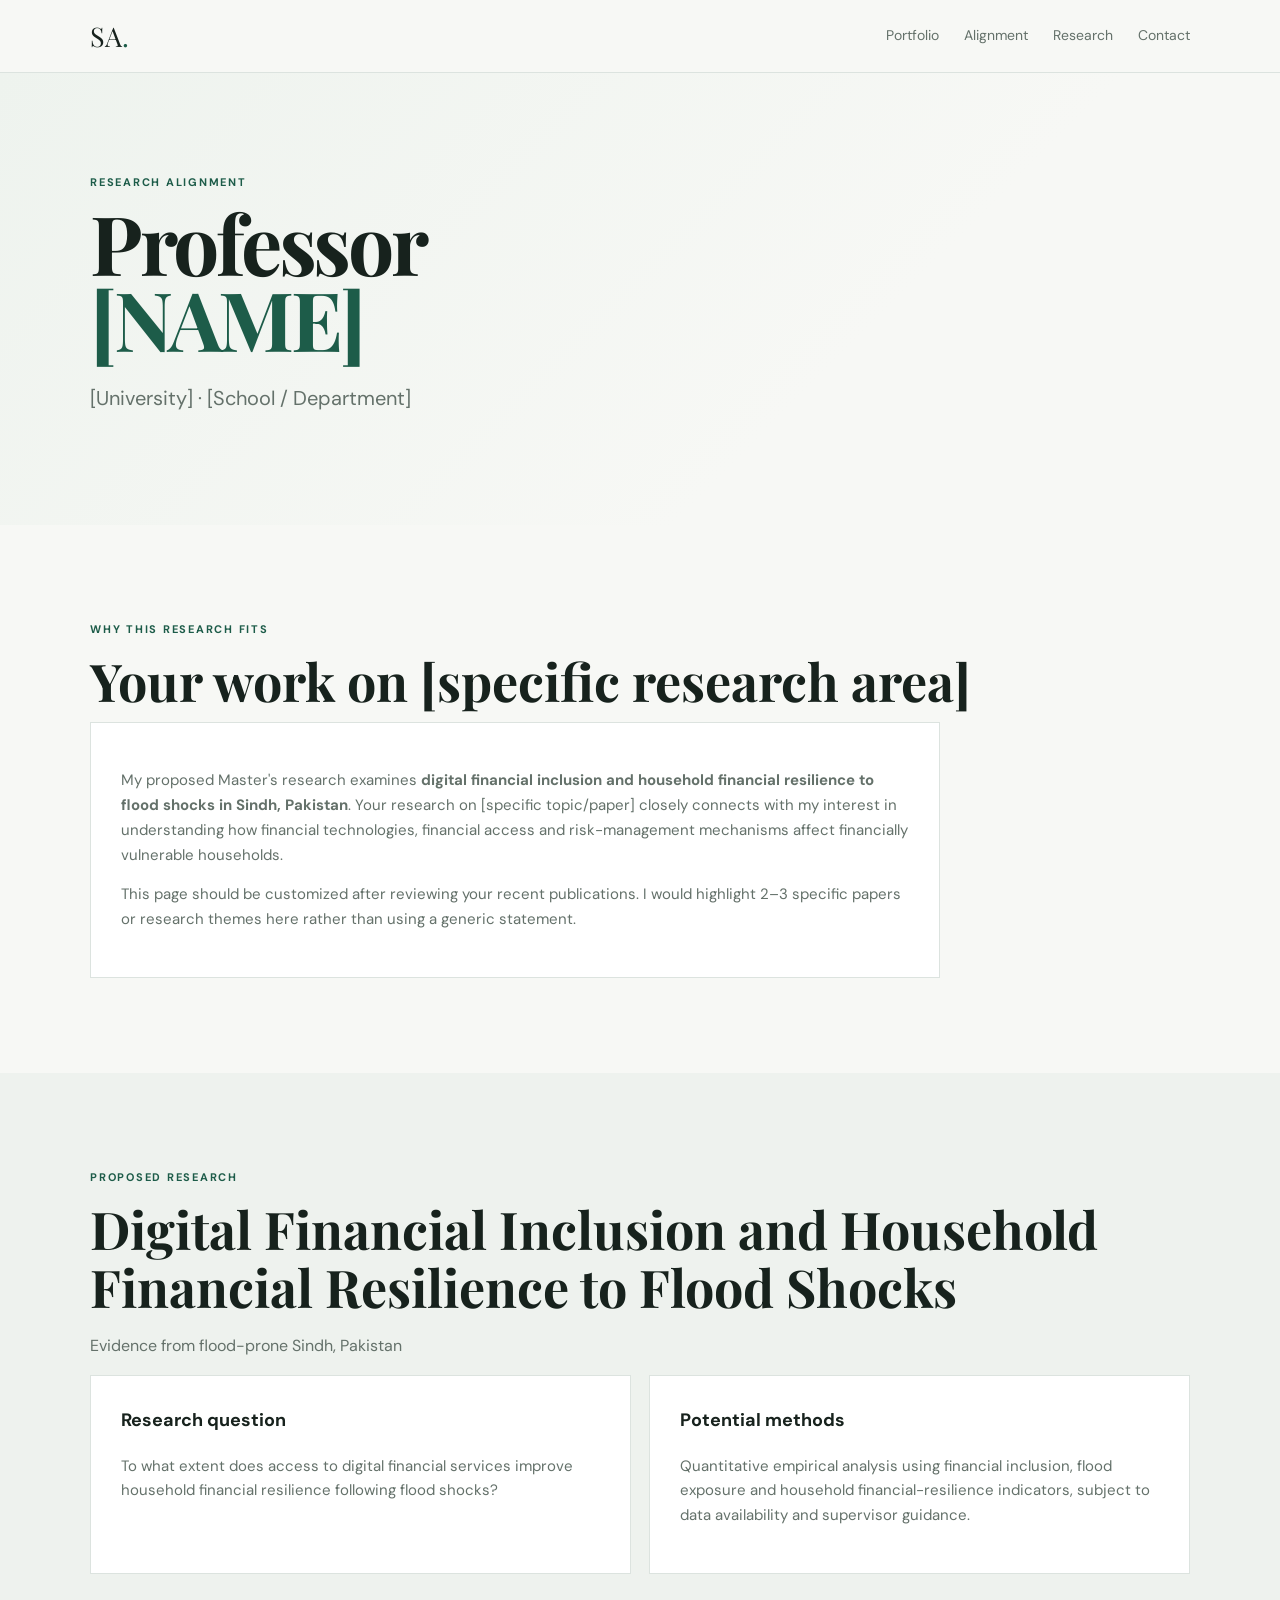
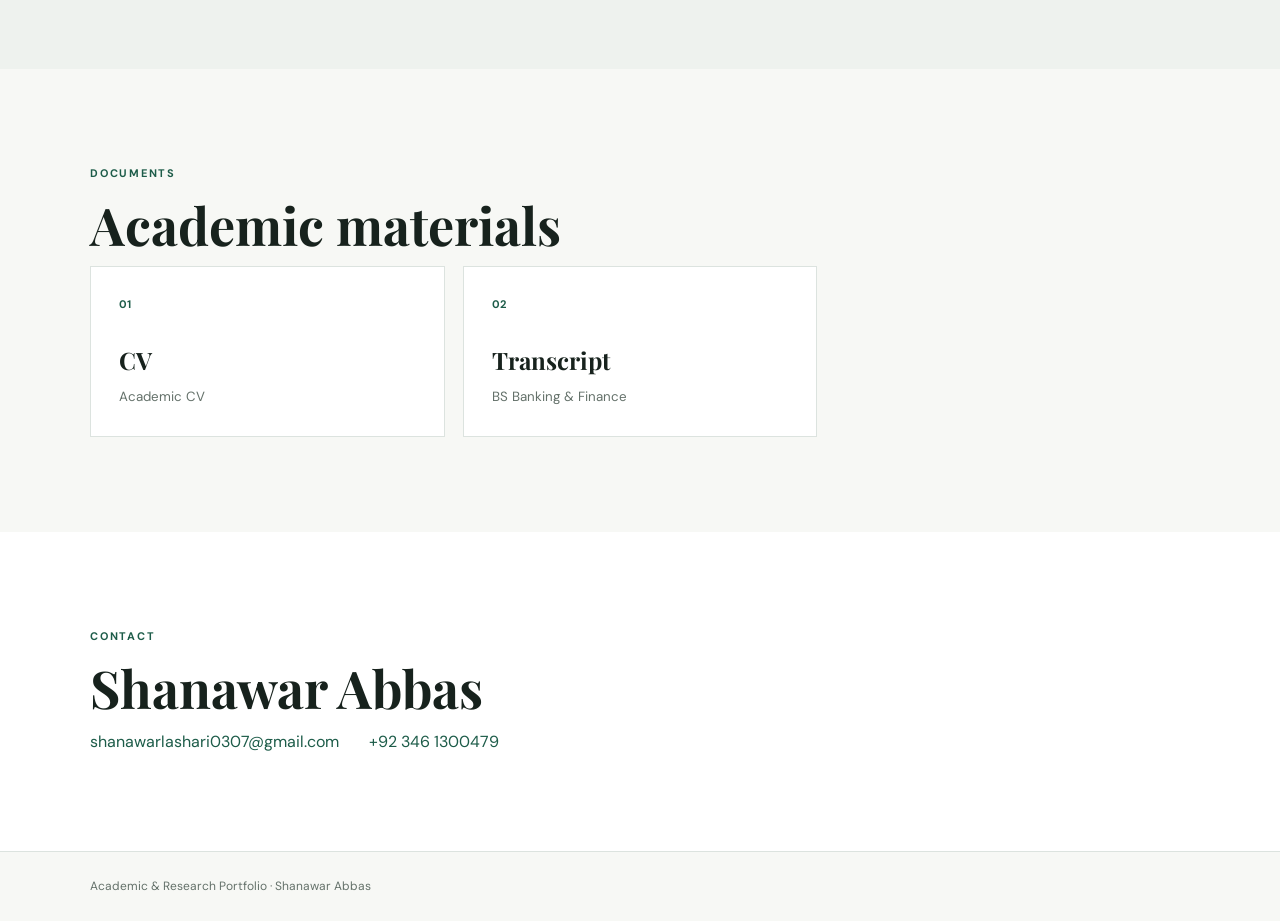
==== template.html @ 5f5aefcd "Add files via upload" ====
<!DOCTYPE html><html lang="en"><head><meta charset="UTF-8"><meta name="viewport" content="width=device-width, initial-scale=1.0"><title>Research Alignment | Professor</title><link rel="stylesheet" href="../style.css"></head><body><header class="nav"><div class="container nav-inner"><a class="brand" href="../index.html">SA<span>.</span></a><nav><a href="../index.html">Portfolio</a><a href="#alignment">Alignment</a><a href="#research">Research</a><a href="#contact">Contact</a></nav></div></header><main><section class="hero"><div class="container"><p class="eyebrow">RESEARCH ALIGNMENT</p><h1 style="font-size:clamp(48px,7vw,82px)">Professor<br><span>[NAME]</span></h1><p class="lead">[University] · [School / Department]</p></div></section><section id="alignment" class="section"><div class="container"><p class="eyebrow">WHY THIS RESEARCH FITS</p><h2>Your work on [specific research area]</h2><div class="paper" style="max-width:850px"><p>My proposed Master's research examines <b>digital financial inclusion and household financial resilience to flood shocks in Sindh, Pakistan</b>. Your research on [specific topic/paper] closely connects with my interest in understanding how financial technologies, financial access and risk-management mechanisms affect financially vulnerable households.</p><p>This page should be customized after reviewing your recent publications. I would highlight 2–3 specific papers or research themes here rather than using a generic statement.</p></div></div></section><section id="research" class="section alt"><div class="container"><p class="eyebrow">PROPOSED RESEARCH</p><h2>Digital Financial Inclusion and Household Financial Resilience to Flood Shocks</h2><p class="muted">Evidence from flood-prone Sindh, Pakistan</p><div class="research-grid"><div class="paper"><h3>Research question</h3><p>To what extent does access to digital financial services improve household financial resilience following flood shocks?</p></div><div class="paper"><h3>Potential methods</h3><p>Quantitative empirical analysis using financial inclusion, flood exposure and household financial-resilience indicators, subject to data availability and supervisor guidance.</p></div></div></div></section><section class="section"><div class="container"><p class="eyebrow">DOCUMENTS</p><h2>Academic materials</h2><div class="doc-grid"><a class="doc" href="../assets/Shanawar_Abbas_CV.pdf" target="_blank"><span>01</span><strong>CV</strong><small>Academic CV</small></a><a class="doc" href="../assets/Shanawar_Abbas_Transcript.pdf" target="_blank"><span>02</span><strong>Transcript</strong><small>BS Banking & Finance</small></a></div></div></section><section id="contact" class="section contact"><div class="container"><p class="eyebrow">CONTACT</p><h2>Shanawar Abbas</h2><div class="contact-links"><a href="mailto:shanawarlashari0307@gmail.com">shanawarlashari0307@gmail.com</a><a href="tel:+923461300479">+92 346 1300479</a></div></div></section></main><footer><div class="container">Academic & Research Portfolio · Shanawar Abbas</div></footer></body></html>
---- style.css ----
@import url('https://fonts.googleapis.com/css2?family=DM+Sans:wght@400;500;600;700&family=Playfair+Display:wght@600;700&display=swap');
:root{--ink:#17221d;--muted:#64716a;--line:#dce3df;--paper:#f7f8f5;--accent:#1d5c49;--cream:#e9efe9;--white:#fff}*{box-sizing:border-box}html{scroll-behavior:smooth}body{margin:0;color:var(--ink);background:var(--paper);font-family:'DM Sans',Arial,sans-serif;line-height:1.65}.container{width:min(1100px,92%);margin:auto}.nav{position:sticky;top:0;z-index:20;background:rgba(247,248,245,.94);backdrop-filter:blur(12px);border-bottom:1px solid var(--line)}.nav-inner{height:72px;display:flex;align-items:center;justify-content:space-between}.brand{font-family:'Playfair Display',serif;font-size:27px;color:var(--ink);text-decoration:none}.brand span{color:var(--accent)}nav{display:flex;gap:25px}nav a{font-size:14px;color:var(--muted);text-decoration:none}nav a:hover{color:var(--accent)}.hero{padding:100px 0 90px;background:linear-gradient(135deg,#eef3ee,#f7f8f5 65%)}.hero-grid{display:grid;grid-template-columns:1.15fr .85fr;gap:70px;align-items:center}.eyebrow{letter-spacing:.16em;font-size:11px;font-weight:700;color:var(--accent);margin:0 0 14px}.hero h1{font-family:'Playfair Display',serif;font-size:clamp(62px,9vw,104px);line-height:.92;margin:0 0 26px;letter-spacing:-.04em}.hero h1 span{color:var(--accent)}.lead{font-size:20px;color:var(--muted);max-width:650px}.stats{display:flex;gap:36px;margin:36px 0}.stats div{display:flex;flex-direction:column}.stats strong{font-size:20px}.stats small{font-size:11px;color:var(--muted);text-transform:uppercase;letter-spacing:.1em}.actions{display:flex;gap:12px}.button{display:inline-block;padding:12px 19px;background:var(--accent);color:#fff;text-decoration:none;border-radius:4px;font-weight:600;font-size:14px}.button.ghost{background:transparent;color:var(--accent);border:1px solid var(--accent)}.hero-card{background:#fff;border:1px solid var(--line);padding:38px;box-shadow:0 18px 50px rgba(23,34,29,.07)}.card-label{font-size:11px;text-transform:uppercase;letter-spacing:.14em;color:var(--accent);font-weight:700}.hero-card h2{font-family:'Playfair Display',serif;font-size:30px;line-height:1.2;margin:18px 0}.hero-card p{color:var(--muted)}.tags,.course-list{display:flex;flex-wrap:wrap;gap:8px}.tags span,.course-list span{border:1px solid var(--line);padding:6px 9px;font-size:11px;color:var(--muted);background:#fafcf9}.section{padding:95px 0}.section.alt{background:#eef2ee}.section.dark{background:#17221d;color:#fff}.section-head{max-width:800px;margin-bottom:42px}.section h2{font-family:'Playfair Display',serif;font-size:clamp(34px,5vw,52px);line-height:1.12;margin:0 0 12px}.section-head p:not(.eyebrow),.muted{color:var(--muted)}.dark .eyebrow{color:#a8c8bb}.dark .section-head p:not(.eyebrow){color:#b9c5bf}.research-grid{display:grid;grid-template-columns:1fr 1fr;gap:18px}.paper{background:#fff;border:1px solid var(--line);padding:30px}.paper h3{margin-top:0;font-size:18px}.paper p,.paper li{color:var(--muted);font-size:15px}.interest-grid{display:grid;grid-template-columns:repeat(3,1fr);gap:1px;background:#526059}.interest-grid div{background:#17221d;padding:27px;min-height:150px;color:#9eaaa4}.interest-grid strong,.interest-grid span{display:block}.interest-grid strong{color:#fff;margin:10px 0 6px}.interest-grid span{font-size:13px}.two-col{display:grid;grid-template-columns:1fr 1fr;gap:80px}.course-list{margin-top:20px}.timeline{border-left:1px solid #cdd6d0;padding-left:28px}.timeline>div{margin-bottom:34px;position:relative}.timeline>div:before{content:'';position:absolute;width:9px;height:9px;border-radius:50%;background:var(--accent);left:-33px;top:8px}.timeline b,.timeline span{display:block}.timeline span{font-size:12px;color:var(--accent);margin:3px 0}.timeline p{color:var(--muted);font-size:14px}.project-content{max-width:800px;color:var(--muted)}.project-content li{margin:7px 0}.doc-grid{display:grid;grid-template-columns:repeat(3,1fr);gap:18px}.doc{display:flex;flex-direction:column;text-decoration:none;color:var(--ink);background:#fff;border:1px solid var(--line);padding:28px;min-height:170px}.doc span{color:var(--accent);font-size:11px;font-weight:700}.doc strong{font-family:'Playfair Display',serif;font-size:24px;margin:28px 0 5px}.doc small{color:var(--muted)}.doc.pending{opacity:.68}.alignment{background:#e7eee9}.alignment-box{max-width:850px}.alignment-box p:not(.eyebrow){color:var(--muted);font-size:17px}.contact{background:#fff}.contact-links{display:flex;gap:30px;flex-wrap:wrap}.contact a{color:var(--accent);text-decoration:none}footer{padding:25px 0;color:var(--muted);font-size:12px;border-top:1px solid var(--line)}@media(max-width:800px){nav{display:none}.hero{padding:70px 0}.hero-grid,.two-col{grid-template-columns:1fr;gap:45px}.research-grid,.interest-grid,.doc-grid{grid-template-columns:1fr}.stats{gap:20px}.section{padding:70px 0}}
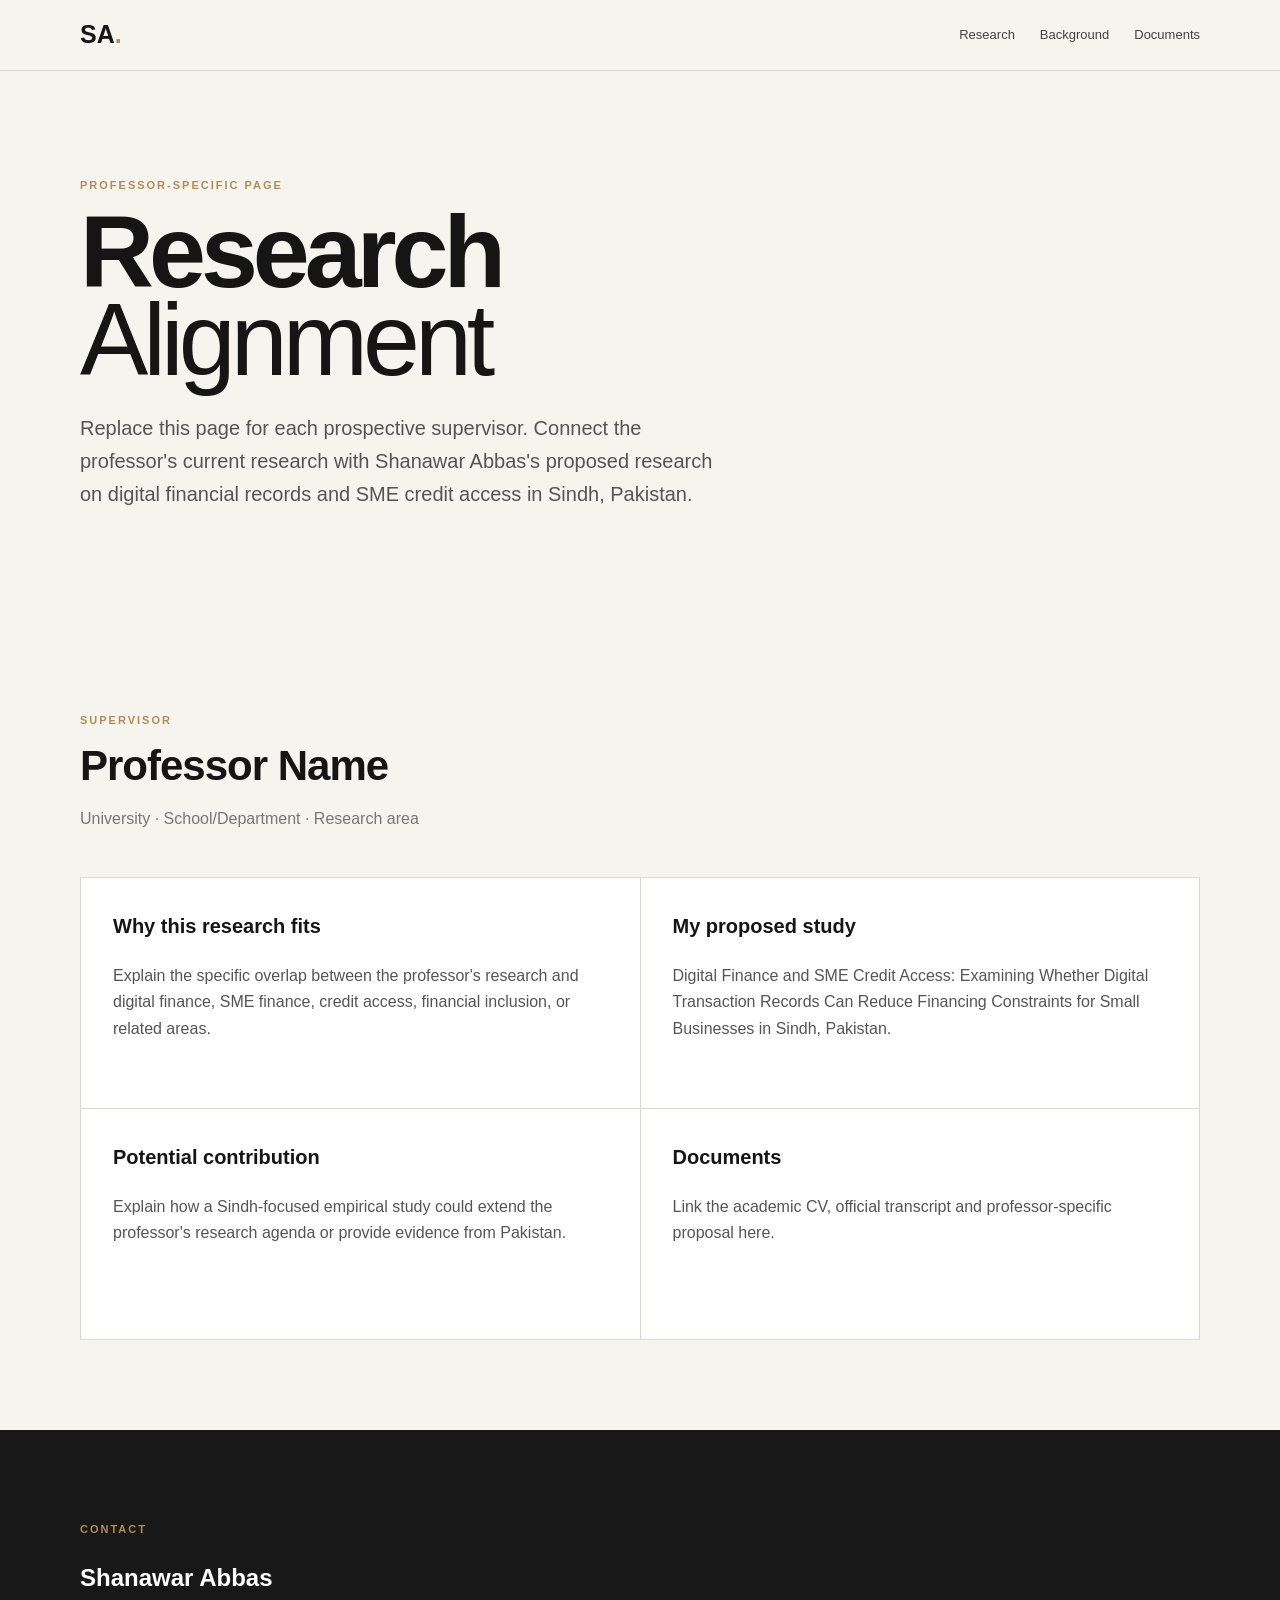
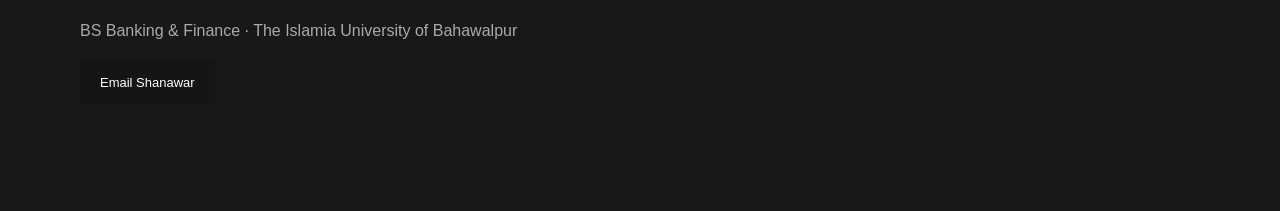
==== commit 850262a2: "Add files via upload" ====
--- a/template.html
+++ b/template.html
@@ -1 +1 @@
-<!DOCTYPE html><html lang="en"><head><meta charset="UTF-8"><meta name="viewport" content="width=device-width, initial-scale=1.0"><title>Research Alignment | Professor</title><link rel="stylesheet" href="../style.css"></head><body><header class="nav"><div class="container nav-inner"><a class="brand" href="../index.html">SA<span>.</span></a><nav><a href="../index.html">Portfolio</a><a href="#alignment">Alignment</a><a href="#research">Research</a><a href="#contact">Contact</a></nav></div></header><main><section class="hero"><div class="container"><p class="eyebrow">RESEARCH ALIGNMENT</p><h1 style="font-size:clamp(48px,7vw,82px)">Professor<br><span>[NAME]</span></h1><p class="lead">[University] · [School / Department]</p></div></section><section id="alignment" class="section"><div class="container"><p class="eyebrow">WHY THIS RESEARCH FITS</p><h2>Your work on [specific research area]</h2><div class="paper" style="max-width:850px"><p>My proposed Master's research examines <b>digital financial inclusion and household financial resilience to flood shocks in Sindh, Pakistan</b>. Your research on [specific topic/paper] closely connects with my interest in understanding how financial technologies, financial access and risk-management mechanisms affect financially vulnerable households.</p><p>This page should be customized after reviewing your recent publications. I would highlight 2–3 specific papers or research themes here rather than using a generic statement.</p></div></div></section><section id="research" class="section alt"><div class="container"><p class="eyebrow">PROPOSED RESEARCH</p><h2>Digital Financial Inclusion and Household Financial Resilience to Flood Shocks</h2><p class="muted">Evidence from flood-prone Sindh, Pakistan</p><div class="research-grid"><div class="paper"><h3>Research question</h3><p>To what extent does access to digital financial services improve household financial resilience following flood shocks?</p></div><div class="paper"><h3>Potential methods</h3><p>Quantitative empirical analysis using financial inclusion, flood exposure and household financial-resilience indicators, subject to data availability and supervisor guidance.</p></div></div></div></section><section class="section"><div class="container"><p class="eyebrow">DOCUMENTS</p><h2>Academic materials</h2><div class="doc-grid"><a class="doc" href="../assets/Shanawar_Abbas_CV.pdf" target="_blank"><span>01</span><strong>CV</strong><small>Academic CV</small></a><a class="doc" href="../assets/Shanawar_Abbas_Transcript.pdf" target="_blank"><span>02</span><strong>Transcript</strong><small>BS Banking & Finance</small></a></div></div></section><section id="contact" class="section contact"><div class="container"><p class="eyebrow">CONTACT</p><h2>Shanawar Abbas</h2><div class="contact-links"><a href="mailto:shanawarlashari0307@gmail.com">shanawarlashari0307@gmail.com</a><a href="tel:+923461300479">+92 346 1300479</a></div></div></section></main><footer><div class="container">Academic & Research Portfolio · Shanawar Abbas</div></footer></body></html>
+<!DOCTYPE html><html lang="en"><head><meta charset="UTF-8"><meta name="viewport" content="width=device-width, initial-scale=1.0"><title>Professor Alignment | Shanawar Abbas</title><link rel="stylesheet" href="../style.css"></head><body><header class="nav"><div class="container nav-inner"><a class="brand" href="../index.html">SA<span>.</span></a><nav><a href="../index.html#research">Research</a><a href="../index.html#education">Background</a><a href="../index.html#documents">Documents</a></nav></div></header><main><section class="hero"><div class="container"><p class="eyebrow">PROFESSOR-SPECIFIC PAGE</p><h1>Research<br><span>Alignment</span></h1><p class="lead">Replace this page for each prospective supervisor. Connect the professor's current research with Shanawar Abbas's proposed research on digital financial records and SME credit access in Sindh, Pakistan.</p></div></section><section class="section"><div class="container"><div class="section-head"><p class="eyebrow">SUPERVISOR</p><h2>Professor Name</h2><p>University · School/Department · Research area</p></div><div class="research-grid"><div class="paper"><h3>Why this research fits</h3><p>Explain the specific overlap between the professor's research and digital finance, SME finance, credit access, financial inclusion, or related areas.</p></div><div class="paper"><h3>My proposed study</h3><p>Digital Finance and SME Credit Access: Examining Whether Digital Transaction Records Can Reduce Financing Constraints for Small Businesses in Sindh, Pakistan.</p></div><div class="paper"><h3>Potential contribution</h3><p>Explain how a Sindh-focused empirical study could extend the professor's research agenda or provide evidence from Pakistan.</p></div><div class="paper"><h3>Documents</h3><p>Link the academic CV, official transcript and professor-specific proposal here.</p></div></div></div></section><section class="section dark"><div class="container"><p class="eyebrow">CONTACT</p><h2>Shanawar Abbas</h2><p class="muted">BS Banking & Finance · The Islamia University of Bahawalpur</p><p><a class="button" href="mailto:shanawarlashari0307@gmail.com">Email Shanawar</a></p></div></section></main></body></html>
--- a/style.css
+++ b/style.css
@@ -1,2 +1 @@
-@import url('https://fonts.googleapis.com/css2?family=DM+Sans:wght@400;500;600;700&family=Playfair+Display:wght@600;700&display=swap');
-:root{--ink:#17221d;--muted:#64716a;--line:#dce3df;--paper:#f7f8f5;--accent:#1d5c49;--cream:#e9efe9;--white:#fff}*{box-sizing:border-box}html{scroll-behavior:smooth}body{margin:0;color:var(--ink);background:var(--paper);font-family:'DM Sans',Arial,sans-serif;line-height:1.65}.container{width:min(1100px,92%);margin:auto}.nav{position:sticky;top:0;z-index:20;background:rgba(247,248,245,.94);backdrop-filter:blur(12px);border-bottom:1px solid var(--line)}.nav-inner{height:72px;display:flex;align-items:center;justify-content:space-between}.brand{font-family:'Playfair Display',serif;font-size:27px;color:var(--ink);text-decoration:none}.brand span{color:var(--accent)}nav{display:flex;gap:25px}nav a{font-size:14px;color:var(--muted);text-decoration:none}nav a:hover{color:var(--accent)}.hero{padding:100px 0 90px;background:linear-gradient(135deg,#eef3ee,#f7f8f5 65%)}.hero-grid{display:grid;grid-template-columns:1.15fr .85fr;gap:70px;align-items:center}.eyebrow{letter-spacing:.16em;font-size:11px;font-weight:700;color:var(--accent);margin:0 0 14px}.hero h1{font-family:'Playfair Display',serif;font-size:clamp(62px,9vw,104px);line-height:.92;margin:0 0 26px;letter-spacing:-.04em}.hero h1 span{color:var(--accent)}.lead{font-size:20px;color:var(--muted);max-width:650px}.stats{display:flex;gap:36px;margin:36px 0}.stats div{display:flex;flex-direction:column}.stats strong{font-size:20px}.stats small{font-size:11px;color:var(--muted);text-transform:uppercase;letter-spacing:.1em}.actions{display:flex;gap:12px}.button{display:inline-block;padding:12px 19px;background:var(--accent);color:#fff;text-decoration:none;border-radius:4px;font-weight:600;font-size:14px}.button.ghost{background:transparent;color:var(--accent);border:1px solid var(--accent)}.hero-card{background:#fff;border:1px solid var(--line);padding:38px;box-shadow:0 18px 50px rgba(23,34,29,.07)}.card-label{font-size:11px;text-transform:uppercase;letter-spacing:.14em;color:var(--accent);font-weight:700}.hero-card h2{font-family:'Playfair Display',serif;font-size:30px;line-height:1.2;margin:18px 0}.hero-card p{color:var(--muted)}.tags,.course-list{display:flex;flex-wrap:wrap;gap:8px}.tags span,.course-list span{border:1px solid var(--line);padding:6px 9px;font-size:11px;color:var(--muted);background:#fafcf9}.section{padding:95px 0}.section.alt{background:#eef2ee}.section.dark{background:#17221d;color:#fff}.section-head{max-width:800px;margin-bottom:42px}.section h2{font-family:'Playfair Display',serif;font-size:clamp(34px,5vw,52px);line-height:1.12;margin:0 0 12px}.section-head p:not(.eyebrow),.muted{color:var(--muted)}.dark .eyebrow{color:#a8c8bb}.dark .section-head p:not(.eyebrow){color:#b9c5bf}.research-grid{display:grid;grid-template-columns:1fr 1fr;gap:18px}.paper{background:#fff;border:1px solid var(--line);padding:30px}.paper h3{margin-top:0;font-size:18px}.paper p,.paper li{color:var(--muted);font-size:15px}.interest-grid{display:grid;grid-template-columns:repeat(3,1fr);gap:1px;background:#526059}.interest-grid div{background:#17221d;padding:27px;min-height:150px;color:#9eaaa4}.interest-grid strong,.interest-grid span{display:block}.interest-grid strong{color:#fff;margin:10px 0 6px}.interest-grid span{font-size:13px}.two-col{display:grid;grid-template-columns:1fr 1fr;gap:80px}.course-list{margin-top:20px}.timeline{border-left:1px solid #cdd6d0;padding-left:28px}.timeline>div{margin-bottom:34px;position:relative}.timeline>div:before{content:'';position:absolute;width:9px;height:9px;border-radius:50%;background:var(--accent);left:-33px;top:8px}.timeline b,.timeline span{display:block}.timeline span{font-size:12px;color:var(--accent);margin:3px 0}.timeline p{color:var(--muted);font-size:14px}.project-content{max-width:800px;color:var(--muted)}.project-content li{margin:7px 0}.doc-grid{display:grid;grid-template-columns:repeat(3,1fr);gap:18px}.doc{display:flex;flex-direction:column;text-decoration:none;color:var(--ink);background:#fff;border:1px solid var(--line);padding:28px;min-height:170px}.doc span{color:var(--accent);font-size:11px;font-weight:700}.doc strong{font-family:'Playfair Display',serif;font-size:24px;margin:28px 0 5px}.doc small{color:var(--muted)}.doc.pending{opacity:.68}.alignment{background:#e7eee9}.alignment-box{max-width:850px}.alignment-box p:not(.eyebrow){color:var(--muted);font-size:17px}.contact{background:#fff}.contact-links{display:flex;gap:30px;flex-wrap:wrap}.contact a{color:var(--accent);text-decoration:none}footer{padding:25px 0;color:var(--muted);font-size:12px;border-top:1px solid var(--line)}@media(max-width:800px){nav{display:none}.hero{padding:70px 0}.hero-grid,.two-col{grid-template-columns:1fr;gap:45px}.research-grid,.interest-grid,.doc-grid{grid-template-columns:1fr}.stats{gap:20px}.section{padding:70px 0}}
+:root{--bg:#f5f4ef;--ink:#151515;--muted:#666;--line:#d9d7cf;--dark:#171817;--paper:#fff;--accent:#b28b57}*{box-sizing:border-box}html{scroll-behavior:smooth}body{margin:0;font-family:Arial,Helvetica,sans-serif;background:var(--bg);color:var(--ink);line-height:1.65}.container{width:min(1120px,92%);margin:auto}.nav{position:sticky;top:0;z-index:20;background:rgba(245,244,239,.94);backdrop-filter:blur(12px);border-bottom:1px solid var(--line)}.nav-inner{height:70px;display:flex;align-items:center;justify-content:space-between}.brand{font-size:25px;font-weight:800;color:var(--ink);text-decoration:none}.brand span{color:var(--accent)}nav{display:flex;gap:25px}nav a{color:#444;text-decoration:none;font-size:13px}.hero{padding:105px 0 90px}.hero-grid{display:grid;grid-template-columns:1.25fr .75fr;gap:70px;align-items:center}.eyebrow{font-size:11px;letter-spacing:2px;font-weight:800;color:var(--accent);margin:0 0 14px}.hero h1{font-size:clamp(58px,8vw,104px);line-height:.86;margin:0 0 28px;letter-spacing:-5px}.hero h1 span{font-weight:300}.lead{font-size:20px;color:#555;max-width:650px}.stats{display:flex;gap:42px;margin:35px 0}.stats div{display:flex;flex-direction:column}.stats strong{font-size:20px}.stats small{font-size:11px;text-transform:uppercase;letter-spacing:1px;color:#777}.actions{display:flex;gap:12px;flex-wrap:wrap}.button{display:inline-block;background:var(--ink);color:white;padding:12px 20px;text-decoration:none;font-size:13px}.button.ghost{background:transparent;color:var(--ink);border:1px solid #aaa}.hero-card{background:var(--dark);color:#fff;padding:42px;box-shadow:15px 15px 0 #ddd}.card-label{font-size:10px;letter-spacing:2px;color:#c8b18c}.hero-card h2{font-size:30px;line-height:1.15;margin:20px 0}.hero-card p{color:#c8c8c8}.tags{display:flex;flex-wrap:wrap;gap:8px;margin-top:24px}.tags span{border:1px solid #555;padding:5px 9px;font-size:11px;color:#ddd}.section{padding:90px 0}.section.alt{background:#ebeae4}.section.dark{background:var(--dark);color:#fff}.section-head{max-width:850px;margin-bottom:45px}.section-head h2{font-size:42px;line-height:1.1;margin:0 0 12px;letter-spacing:-1px}.section-head>p:last-child{color:#777}.dark .section-head>p:last-child,.dark .muted{color:#aaa}.research-grid{display:grid;grid-template-columns:1fr 1fr;gap:1px;background:var(--line);border:1px solid var(--line)}.paper{background:var(--paper);padding:32px;min-height:230px}.paper h3{margin-top:0;font-size:20px}.paper p{color:#555}.number-grid,.method-grid,.interest-grid{display:grid;grid-template-columns:repeat(3,1fr);gap:1px;background:#41423f}.number-grid>div,.method-grid>div{background:var(--dark);padding:30px}.number-grid b{color:var(--accent);font-size:13px;display:block;margin-bottom:15px}.number-grid strong,.method-grid h3{display:block;font-size:19px;margin-bottom:8px}.number-grid span,.method-grid p{color:#aaa;font-size:14px}.flow{display:flex;align-items:center;justify-content:center;flex-wrap:wrap;gap:10px;margin:35px 0}.flow div{border:1px solid #bbb;background:white;padding:17px 20px;text-align:center;font-size:11px;font-weight:800;letter-spacing:.7px}.flow i{font-style:normal;font-size:20px;color:var(--accent)}.framework-note{border-left:3px solid var(--accent);padding:8px 0 8px 25px}.framework-note h3{margin-bottom:5px}.framework-note p{color:#666}.two-col{display:grid;grid-template-columns:1fr 1fr;gap:70px}.two-col h3{margin-top:0}.two-col ol{padding-left:22px}.two-col li{margin-bottom:14px;color:#555}.hyp li{margin-bottom:16px}.method-grid{background:var(--line);grid-template-columns:repeat(3,1fr)}.method-grid>div{background:white;color:var(--ink)}.method-grid span{font-size:12px;color:var(--accent);font-weight:800}.method-grid p{color:#666}.course-list{display:flex;flex-wrap:wrap;gap:8px}.course-list span{background:#252624;border:1px solid #444;padding:6px 9px;font-size:11px;color:#ddd}.timeline{border-left:1px solid #555;padding-left:28px}.timeline>div{margin-bottom:27px}.timeline b{display:block;font-size:18px}.timeline span{display:block;color:#aaa;font-size:12px}.timeline p{color:#bbb;margin-top:7px}.interest-grid{grid-template-columns:repeat(3,1fr)}.interest-grid div{background:white;color:var(--ink);padding:28px}.interest-grid strong{display:block;font-size:18px;margin:9px 0}.interest-grid span{color:#666;font-size:13px}.doc-grid{display:grid;grid-template-columns:repeat(3,1fr);gap:14px}.doc{display:block;background:white;border:1px solid var(--line);padding:25px;text-decoration:none;color:var(--ink)}.doc span{display:block;color:var(--accent);font-size:12px}.doc strong{display:block;font-size:18px;margin:12px 0 5px}.doc small{color:#777}.alignment-box{background:var(--dark);color:white;padding:55px;max-width:900px}.alignment-box h2{font-size:40px;line-height:1.1;margin:0 0 16px}.alignment-box p:not(.eyebrow){color:#bbb}.alignment-box .button{margin-top:12px;background:white;color:#111}.contact{background:#dddcd5}.contact h2{font-size:48px;margin:0}.contact-links{display:flex;gap:25px;flex-wrap:wrap;margin-top:25px}.contact-links a{color:#222}.contact-links a:hover{color:var(--accent)}footer{background:#111;color:#888;padding:24px 0;font-size:12px}@media(max-width:800px){nav{display:none}.hero{padding-top:65px}.hero-grid,.two-col{grid-template-columns:1fr;gap:40px}.research-grid,.number-grid,.method-grid,.interest-grid,.doc-grid{grid-template-columns:1fr}.hero-card{box-shadow:8px 8px 0 #ddd}.section{padding:65px 0}.section-head h2,.alignment-box h2{font-size:32px}.flow{flex-direction:column}.flow i{transform:rotate(90deg)}.stats{gap:22px}}
